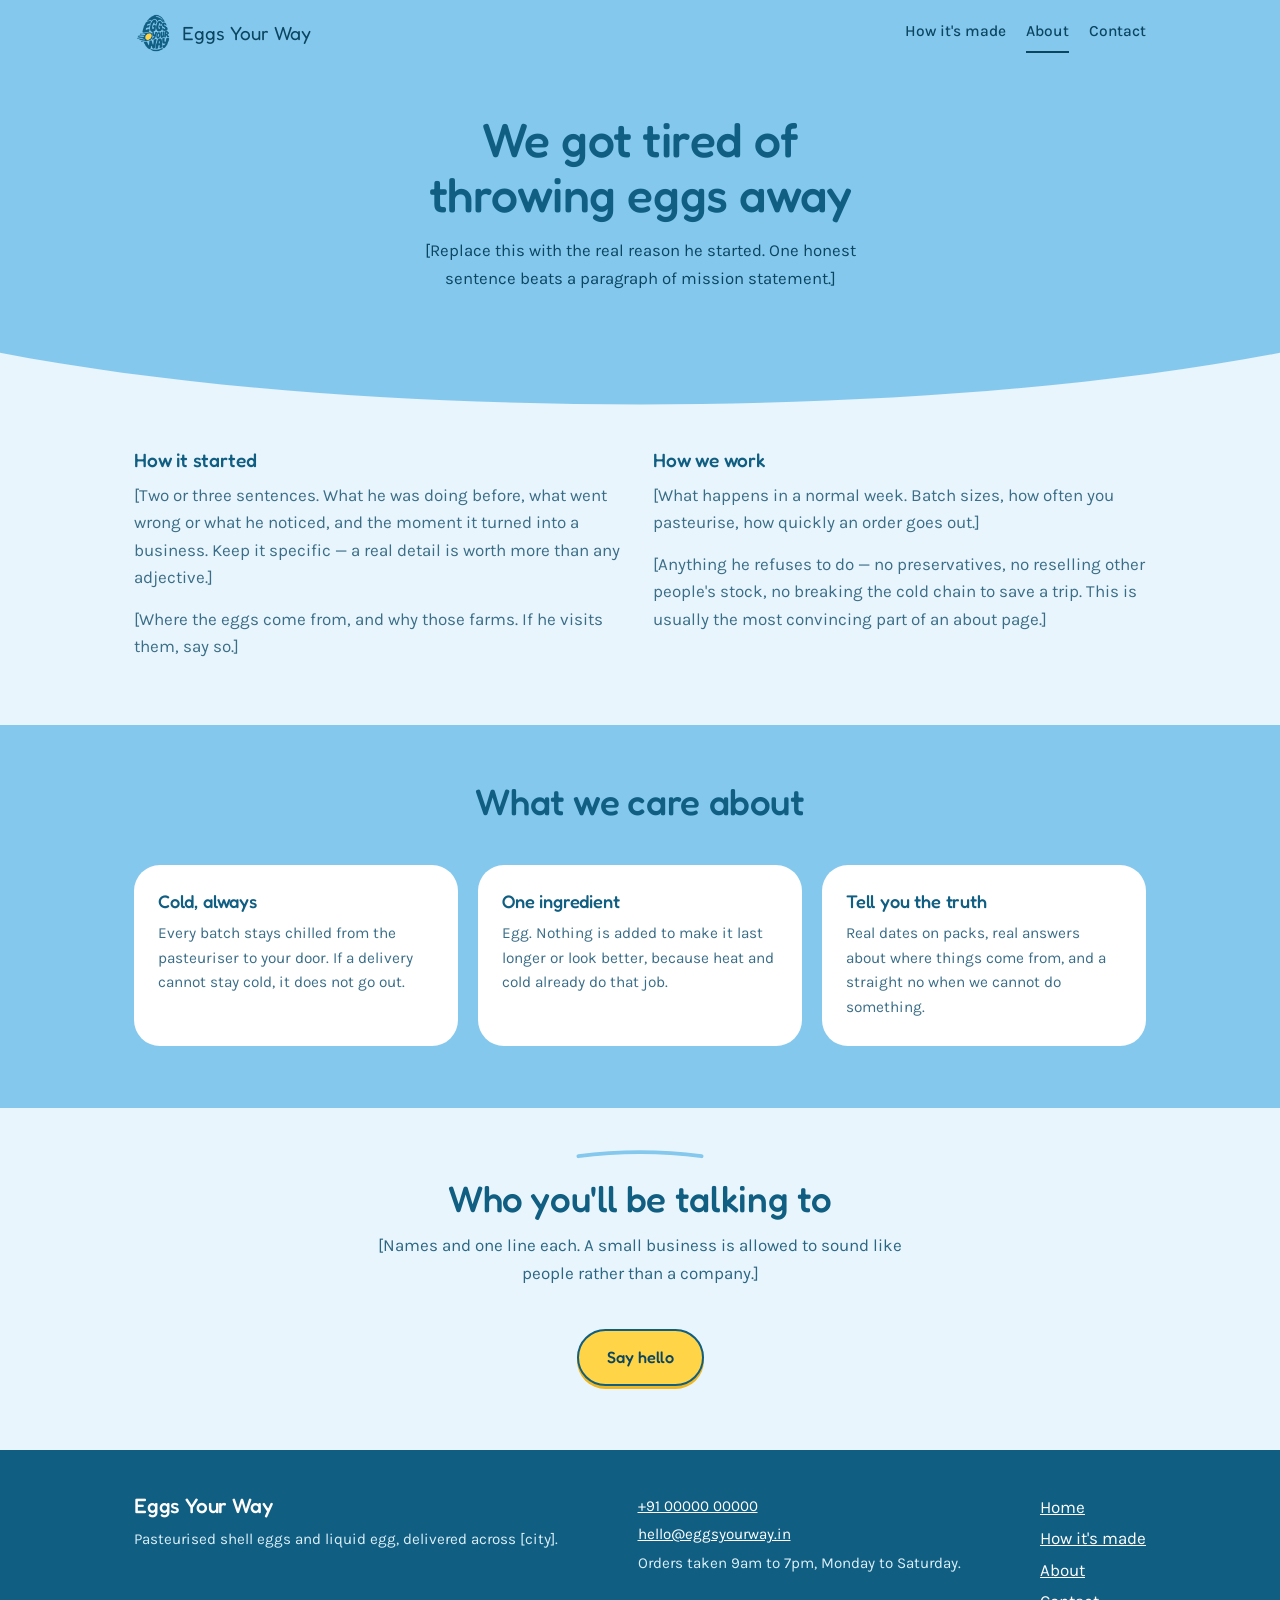
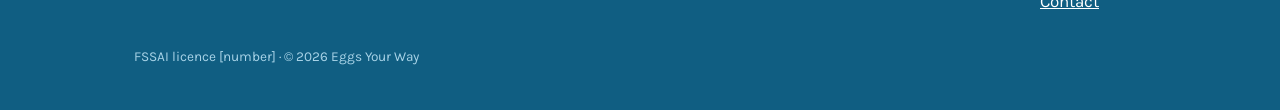
==== about.html @ 67f15cf7 "Add Eggs Your Way static site Initial site: home, process, about, and contact pages plus a build scr" ====
<!DOCTYPE html>
<html lang="en">
<head>
<meta charset="utf-8">
<meta name="viewport" content="width=device-width, initial-scale=1">
<title>About — Eggs Your Way</title>
<meta name="description" content="Who we are, where the eggs come from, and how we work.">
<link rel="icon" href="favicon.png">
<meta property="og:title" content="About — Eggs Your Way">
<meta property="og:description" content="Who we are, where the eggs come from, and how we work.">
<meta property="og:image" content="logo.png">
<link rel="preconnect" href="https://fonts.googleapis.com">
<link rel="preconnect" href="https://fonts.gstatic.com" crossorigin>
<link href="https://fonts.googleapis.com/css2?family=Fredoka:wght@400;500;600&family=Karla:ital,wght@0,400;0,500;0,600;1,400&display=swap" rel="stylesheet">
<link rel="stylesheet" href="style.css">
</head>
<body>

<header class="bar">
  <div class="wrap bar-in">
    <a class="mark" href="index.html">
      <img src="logo.png" alt="Eggs Your Way">
      <span>Eggs Your Way</span>
    </a>
    <nav>
      <a href="process.html">How it's made</a>
      <a href="about.html" aria-current="page">About</a>
      <a href="contact.html">Contact</a>
    </nav>
  </div>
</header>

<main>

  <div class="sky-panel page-head">
    <div class="wrap">
      <h1>We got tired of throwing eggs away</h1>
      <p>[Replace this with the real reason he started. One honest sentence beats a paragraph of mission statement.]</p>
    </div>
    <svg class="curve" viewBox="0 0 1440 100" preserveAspectRatio="none" aria-hidden="true">
      <path d="M0 26 C400 112 1040 112 1440 26 L1440 100 L0 100 Z" fill="#E9F5FC"/>
    </svg>
  </div>

  <section>
    <div class="wrap">
      <div class="duo">
        <div class="prose">
          <h3>How it started</h3>
          <p>[Two or three sentences. What he was doing before, what went wrong or what he noticed, and the moment it turned into a business. Keep it specific &mdash; a real detail is worth more than any adjective.]</p>
          <p>[Where the eggs come from, and why those farms. If he visits them, say so.]</p>
        </div>
        <div class="prose">
          <h3>How we work</h3>
          <p>[What happens in a normal week. Batch sizes, how often you pasteurise, how quickly an order goes out.]</p>
          <p>[Anything he refuses to do &mdash; no preservatives, no reselling other people's stock, no breaking the cold chain to save a trip. This is usually the most convincing part of an about page.]</p>
        </div>
      </div>
    </div>
  </section>

  <section class="on-sky">
    <div class="wrap">
      <div class="head"><h2>What we care about</h2></div>
      <div class="trio">
        <div class="card">
          <h3>Cold, always</h3>
          <p>Every batch stays chilled from the pasteuriser to your door. If a delivery cannot stay cold, it does not go out.</p>
        </div>
        <div class="card">
          <h3>One ingredient</h3>
          <p>Egg. Nothing is added to make it last longer or look better, because heat and cold already do that job.</p>
        </div>
        <div class="card">
          <h3>Tell you the truth</h3>
          <p>Real dates on packs, real answers about where things come from, and a straight no when we cannot do something.</p>
        </div>
      </div>
    </div>
  </section>

  <section>
    <div class="wrap">
      <div class="head">
        <svg class="arc" viewBox="0 0 240 16" aria-hidden="true"><path d="M8 12 Q120 -3 232 12" fill="none" stroke="currentColor" stroke-width="7" stroke-linecap="round"/></svg>
        <h2>Who you'll be talking to</h2>
        <p>[Names and one line each. A small business is allowed to sound like people rather than a company.]</p>
      </div>
      <div style="text-align:center">
        <a class="btn btn-yolk" href="contact.html">Say hello</a>
      </div>
    </div>
  </section>
</main>

<footer>
  <div class="wrap foot-in">
    <div>
      <h3>Eggs Your Way</h3>
      <p>Pasteurised shell eggs and liquid egg, delivered across [city].</p>
    </div>
    <div>
      <p><a href="https://wa.me/910000000000">+91 00000 00000</a></p>
      <p><a href="mailto:hello@eggsyourway.in">hello@eggsyourway.in</a></p>
      <p>Orders taken 9am to 7pm, Monday to Saturday.</p>
    </div>
    <nav>
      <a href="index.html">Home</a>
      <a href="process.html">How it's made</a>
      <a href="about.html">About</a>
      <a href="contact.html">Contact</a>
    </nav>
  </div>
  <div class="wrap"><p class="foot-note">FSSAI licence [number] &middot; &copy; <span id="yr">2026</span> Eggs Your Way</p></div>
</footer>
<script>document.getElementById('yr').textContent=new Date().getFullYear();</script>

</body>
</html>
---- style.css ----
/* Eggs Your Way — shared styles.
   Colours sampled from the logo. Change them here, they change everywhere. */

:root{
  --sky:#84C8EE;
  --sky-pale:#E9F5FC;
  --sky-mid:#C4E4F6;
  --teal:#105E82;
  --ink:#0B4560;
  --body-ink:#3a6d87;
  --yolk:#FFD447;
  --yolk-deep:#F0B71E;
  --shell:#FFFFFF;
  --wrap:1060px;
  --display:"Fredoka","Trebuchet MS",system-ui,sans-serif;
  --body:"Karla","Helvetica Neue",Arial,sans-serif;
}

*,*::before,*::after{box-sizing:border-box;}
html{scroll-behavior:smooth;}
body{
  margin:0;background:var(--sky-pale);color:var(--ink);
  font-family:var(--body);font-size:17px;line-height:1.62;
  -webkit-font-smoothing:antialiased;
}
h1,h2,h3{font-family:var(--display);font-weight:500;line-height:1.14;letter-spacing:-.01em;margin:0;}
p{margin:0;}
a{color:inherit;}
img,svg{display:block;max-width:100%;}
:focus-visible{outline:3px solid var(--teal);outline-offset:3px;border-radius:4px;}
.wrap{width:100%;max-width:var(--wrap);margin:0 auto;padding:0 24px;}

/* ---------- top bar ---------- */
.bar{position:sticky;top:0;z-index:20;background:var(--sky);}
.bar-in{display:flex;align-items:center;gap:20px;height:66px;}
.mark{display:flex;align-items:center;gap:10px;text-decoration:none;margin-right:auto;}
.mark img{width:38px;height:38px;object-fit:contain;}
.mark span{font-family:var(--display);font-size:19px;color:var(--ink);}
.bar nav{display:flex;gap:20px;align-items:center;}
.bar nav a{
  font-size:15.5px;font-weight:500;color:var(--ink);text-decoration:none;
  padding:6px 0;border-bottom:2px solid transparent;white-space:nowrap;
}
.bar nav a:hover{border-bottom-color:var(--ink);}
.bar nav a[aria-current="page"]{border-bottom-color:var(--ink);}
@media (max-width:700px){
  .bar-in{height:60px;gap:12px;}
  .mark span{display:none;}
  .bar nav{gap:15px;}
  .bar nav a{font-size:14.5px;}
}

/* ---------- sky panels ---------- */
.sky-panel{background:var(--sky);position:relative;text-align:center;}
.curve{width:100%;height:80px;}
@media (max-width:640px){.curve{height:48px;}}

/* home hero */
.hero{padding:28px 0 0;}
.hero-logo{width:min(300px,62vw);margin:0 auto 22px;animation:settle .7s cubic-bezier(.2,.9,.3,1) both;}
.hero h1{font-size:clamp(2.1rem,6.2vw,3.5rem);color:var(--teal);max-width:15ch;margin:0 auto;
  animation:rise .7s .18s cubic-bezier(.2,.9,.3,1) both;}
.hero .sub{margin:20px auto 0;max-width:44ch;font-size:1.05rem;color:var(--ink);
  animation:rise .7s .3s cubic-bezier(.2,.9,.3,1) both;}
.hero-cta{display:flex;gap:14px;justify-content:center;flex-wrap:wrap;margin:30px 0 0;
  animation:rise .7s .42s cubic-bezier(.2,.9,.3,1) both;}
.hero .curve{margin-top:44px;}
@media (max-width:640px){.hero .curve{margin-top:32px;}}

/* inner-page header */
.page-head{padding:46px 0 0;}
.page-head h1{font-size:clamp(1.9rem,5.4vw,3rem);color:var(--teal);max-width:18ch;margin:0 auto;}
.page-head p{margin:16px auto 0;max-width:46ch;font-size:1.05rem;color:var(--ink);}
.page-head .curve{margin-top:40px;}

@keyframes settle{from{opacity:0;transform:scale(.9) translateY(-8px);}to{opacity:1;transform:none;}}
@keyframes rise{from{opacity:0;transform:translateY(14px);}to{opacity:1;transform:none;}}

/* ---------- buttons ---------- */
.btn{
  display:inline-block;font-family:var(--display);font-size:1.02rem;font-weight:500;
  padding:13px 28px;border-radius:999px;text-decoration:none;border:2px solid var(--teal);
  cursor:pointer;transition:transform .16s ease,background-color .16s ease;
}
.btn-yolk{background:var(--yolk);color:var(--ink);box-shadow:0 3px 0 var(--yolk-deep);}
.btn-yolk:hover{background:#ffdd6b;transform:translateY(-2px);}
.btn-plain{background:transparent;color:var(--ink);border-color:var(--ink);}
.btn-plain:hover{background:rgba(255,255,255,.45);}

/* ---------- sections ---------- */
section{padding:38px 0 64px;scroll-margin-top:84px;}
.head{text-align:center;max-width:54ch;margin:0 auto 42px;}
.head h2{font-size:clamp(1.6rem,3.8vw,2.3rem);color:var(--teal);}
.head p{margin-top:12px;color:#2a6683;}
.arc{width:132px;height:16px;color:var(--sky);margin:0 auto 16px;}
.on-sky{background:var(--sky);padding:56px 0 62px;}
.on-sky .head h2{color:var(--teal);}
.on-sky .head p{color:var(--ink);}

/* ---------- product row ---------- */
.range{display:grid;grid-template-columns:repeat(4,1fr);gap:18px;}
@media (max-width:880px){.range{grid-template-columns:repeat(2,1fr);}}
@media (max-width:460px){.range{grid-template-columns:1fr;}}
.egg-card{
  background:var(--shell);border:2px solid var(--sky-mid);
  border-radius:110px 110px 22px 22px;padding:26px 20px 24px;text-align:center;
}
.egg-card svg{width:78px;height:78px;margin:0 auto 14px;}
.egg-card h3{font-size:1.16rem;color:var(--teal);}
.egg-card p{font-size:.94rem;margin-top:9px;color:var(--body-ink);line-height:1.55;}

/* ---------- plain card grid ---------- */
.trio{display:grid;grid-template-columns:repeat(3,1fr);gap:20px;}
@media (max-width:820px){.trio{grid-template-columns:1fr;}}
.card{background:var(--shell);border-radius:26px;padding:26px 24px;}
.card h3{font-size:1.14rem;color:var(--teal);margin-bottom:9px;}
.card p{font-size:.96rem;color:var(--body-ink);}
.card p + p{margin-top:10px;}

/* ---------- converter ---------- */
.calc{
  background:var(--shell);border:2px solid var(--sky-mid);border-radius:32px;
  padding:34px 30px;display:grid;grid-template-columns:1fr 1fr;gap:34px;align-items:center;
}
@media (max-width:760px){.calc{grid-template-columns:1fr;gap:26px;padding:28px 22px;}}
.calc label{display:block;font-size:.92rem;font-weight:600;margin-bottom:8px;color:#2a6683;}
.stepper{display:flex;align-items:center;gap:12px;}
.stepper button{
  width:44px;height:44px;border-radius:50%;border:2px solid var(--teal);
  background:var(--sky-pale);color:var(--teal);font-size:1.5rem;line-height:1;
  font-family:var(--display);cursor:pointer;transition:background-color .15s ease;
}
.stepper button:hover{background:var(--sky-mid);}
.stepper input{
  width:74px;height:46px;text-align:center;font-family:var(--display);font-size:1.35rem;
  color:var(--ink);border:2px solid var(--sky-mid);border-radius:14px;background:#fff;
  -moz-appearance:textfield;appearance:textfield;
}
.stepper input::-webkit-outer-spin-button,
.stepper input::-webkit-inner-spin-button{-webkit-appearance:none;margin:0;}
.calc select{
  width:100%;padding:12px 14px;font-family:var(--body);font-size:1rem;color:var(--ink);
  border:2px solid var(--sky-mid);border-radius:14px;background:#fff;
}
.readout{text-align:center;}
.readout .amount{font-family:var(--display);font-size:clamp(2.4rem,7vw,3.4rem);
  color:var(--teal);line-height:1;display:inline-block;}
.readout .amount.pop{animation:pop .34s cubic-bezier(.3,1.4,.5,1);}
@keyframes pop{0%{transform:scale(.86);}60%{transform:scale(1.06);}100%{transform:scale(1);}}
.readout .caption{font-size:.95rem;color:var(--body-ink);margin-top:10px;}
.macros{display:flex;gap:10px;justify-content:center;margin-top:18px;flex-wrap:wrap;}
.macros span{background:var(--sky-pale);border-radius:999px;padding:6px 15px;
  font-size:.9rem;font-weight:600;color:var(--ink);}
.dots{display:flex;flex-wrap:wrap;gap:7px;justify-content:center;margin-top:16px;min-height:22px;}
.dots i{width:15px;height:20px;background:var(--yolk);
  border-radius:50% 50% 50% 50%/62% 62% 38% 38%;display:block;}
.footnote{text-align:center;font-size:.88rem;color:#4c7d95;margin-top:18px;}

/* ---------- made for ---------- */
.for-grid{display:grid;grid-template-columns:repeat(4,1fr);gap:16px;}
@media (max-width:880px){.for-grid{grid-template-columns:repeat(2,1fr);}}
@media (max-width:440px){.for-grid{grid-template-columns:1fr;}}
.for-item{text-align:center;padding:8px 6px;}
.for-item .blob{
  width:56px;height:66px;margin:0 auto 14px;background:var(--yolk);
  border-radius:50% 50% 50% 50%/62% 62% 38% 38%;display:grid;place-items:center;
}
.for-item .blob svg{width:27px;height:27px;color:var(--teal);}
.for-item h3{font-size:1.05rem;color:var(--teal);}
.for-item p{font-size:.9rem;color:var(--body-ink);margin-top:6px;}

/* ---------- temperature scale (process page) ---------- */
.temp{max-width:640px;margin:0 auto;}
.temp-bar{position:relative;height:20px;border-radius:999px;margin:96px 0 8px;
  background:linear-gradient(90deg,var(--sky-mid),var(--yolk) 62%,#EE8C5B);}
.pin{position:absolute;bottom:100%;transform:translateX(-50%);text-align:center;
  width:132px;padding-bottom:30px;}
.pin b{display:block;font-family:var(--display);font-size:1.28rem;color:var(--teal);}
.pin em{display:block;font-style:normal;font-size:.8rem;line-height:1.35;color:var(--body-ink);}
.pin::after{content:"";position:absolute;left:50%;bottom:2px;width:3px;height:26px;
  background:var(--teal);transform:translateX(-50%);border-radius:2px;}
.temp-scale{display:flex;justify-content:space-between;font-size:.82rem;color:#4c7d95;}
@media (max-width:560px){
  .temp-bar{margin-top:112px;}
  .pin{width:100px;padding-bottom:26px;}
  .pin b{font-size:1.05rem;}
  .pin em{font-size:.72rem;}
  .pin::after{height:22px;}
}

/* ---------- steps (process page) ---------- */
.steps{display:grid;gap:18px;}
.step{display:grid;grid-template-columns:64px 1fr;gap:20px;align-items:start;
  background:var(--shell);border-radius:26px;padding:22px 24px;}
.step .n{
  width:52px;height:62px;background:var(--yolk);border-radius:50% 50% 50% 50%/62% 62% 38% 38%;
  display:grid;place-items:center;font-family:var(--display);font-size:1.3rem;color:var(--ink);
}
.step h3{font-size:1.12rem;color:var(--teal);margin-bottom:7px;}
.step p{font-size:.96rem;color:var(--body-ink);}
@media (max-width:520px){
  .step{grid-template-columns:1fr;gap:12px;padding:20px;}
}

/* ---------- two-column prose (about) ---------- */
.duo{display:grid;grid-template-columns:1fr 1fr;gap:26px;align-items:start;}
@media (max-width:760px){.duo{grid-template-columns:1fr;}}
.prose p{color:var(--body-ink);}
.prose p + p{margin-top:14px;}
.prose h3{font-size:1.2rem;color:var(--teal);margin-bottom:10px;}

/* ---------- shelf-life comparison ---------- */
.bars{max-width:620px;margin:0 auto;display:grid;gap:16px;}
.bar-row{display:grid;grid-template-columns:1fr;gap:6px;}
.bar-row .lab{display:flex;justify-content:space-between;font-size:.94rem;color:var(--ink);
  font-weight:600;gap:12px;}
.bar-track{height:26px;background:var(--sky-pale);border-radius:999px;overflow:hidden;
  border:2px solid var(--sky-mid);}
.bar-fill{height:100%;background:var(--sky-mid);border-radius:999px;}
.bar-fill.long{background:var(--yolk);}

/* ---------- contact form ---------- */
.form{background:var(--shell);border:2px solid var(--sky-mid);border-radius:32px;
  padding:32px 30px;max-width:620px;margin:0 auto;}
@media (max-width:560px){.form{padding:26px 20px;}}
.field{margin-bottom:18px;}
.field label{display:block;font-size:.92rem;font-weight:600;margin-bottom:7px;color:#2a6683;}
.field input,.field select,.field textarea{
  width:100%;padding:12px 14px;font-family:var(--body);font-size:1rem;color:var(--ink);
  border:2px solid var(--sky-mid);border-radius:14px;background:#fff;
}
.field textarea{min-height:104px;resize:vertical;}
.form .btn{width:100%;text-align:center;}
.contact-lines{display:grid;gap:8px;margin-top:26px;text-align:center;font-size:1rem;}
.contact-lines a{font-weight:600;}

/* ---------- footer ---------- */
footer{background:var(--teal);color:#dcf0fa;padding:44px 0 38px;}
.foot-in{display:flex;flex-wrap:wrap;gap:26px;align-items:flex-start;justify-content:space-between;}
footer h3{font-family:var(--display);font-size:1.3rem;color:#fff;margin-bottom:10px;}
footer a{color:#fff;}
footer p{font-size:.95rem;margin-bottom:4px;}
footer nav{display:grid;gap:4px;}
.foot-note{margin-top:30px;font-size:.85rem;color:#a9d4e8;}

@media (prefers-reduced-motion:reduce){
  html{scroll-behavior:auto;}
  *,*::before,*::after{animation-duration:.01ms !important;animation-iteration-count:1 !important;
    transition-duration:.01ms !important;}
}
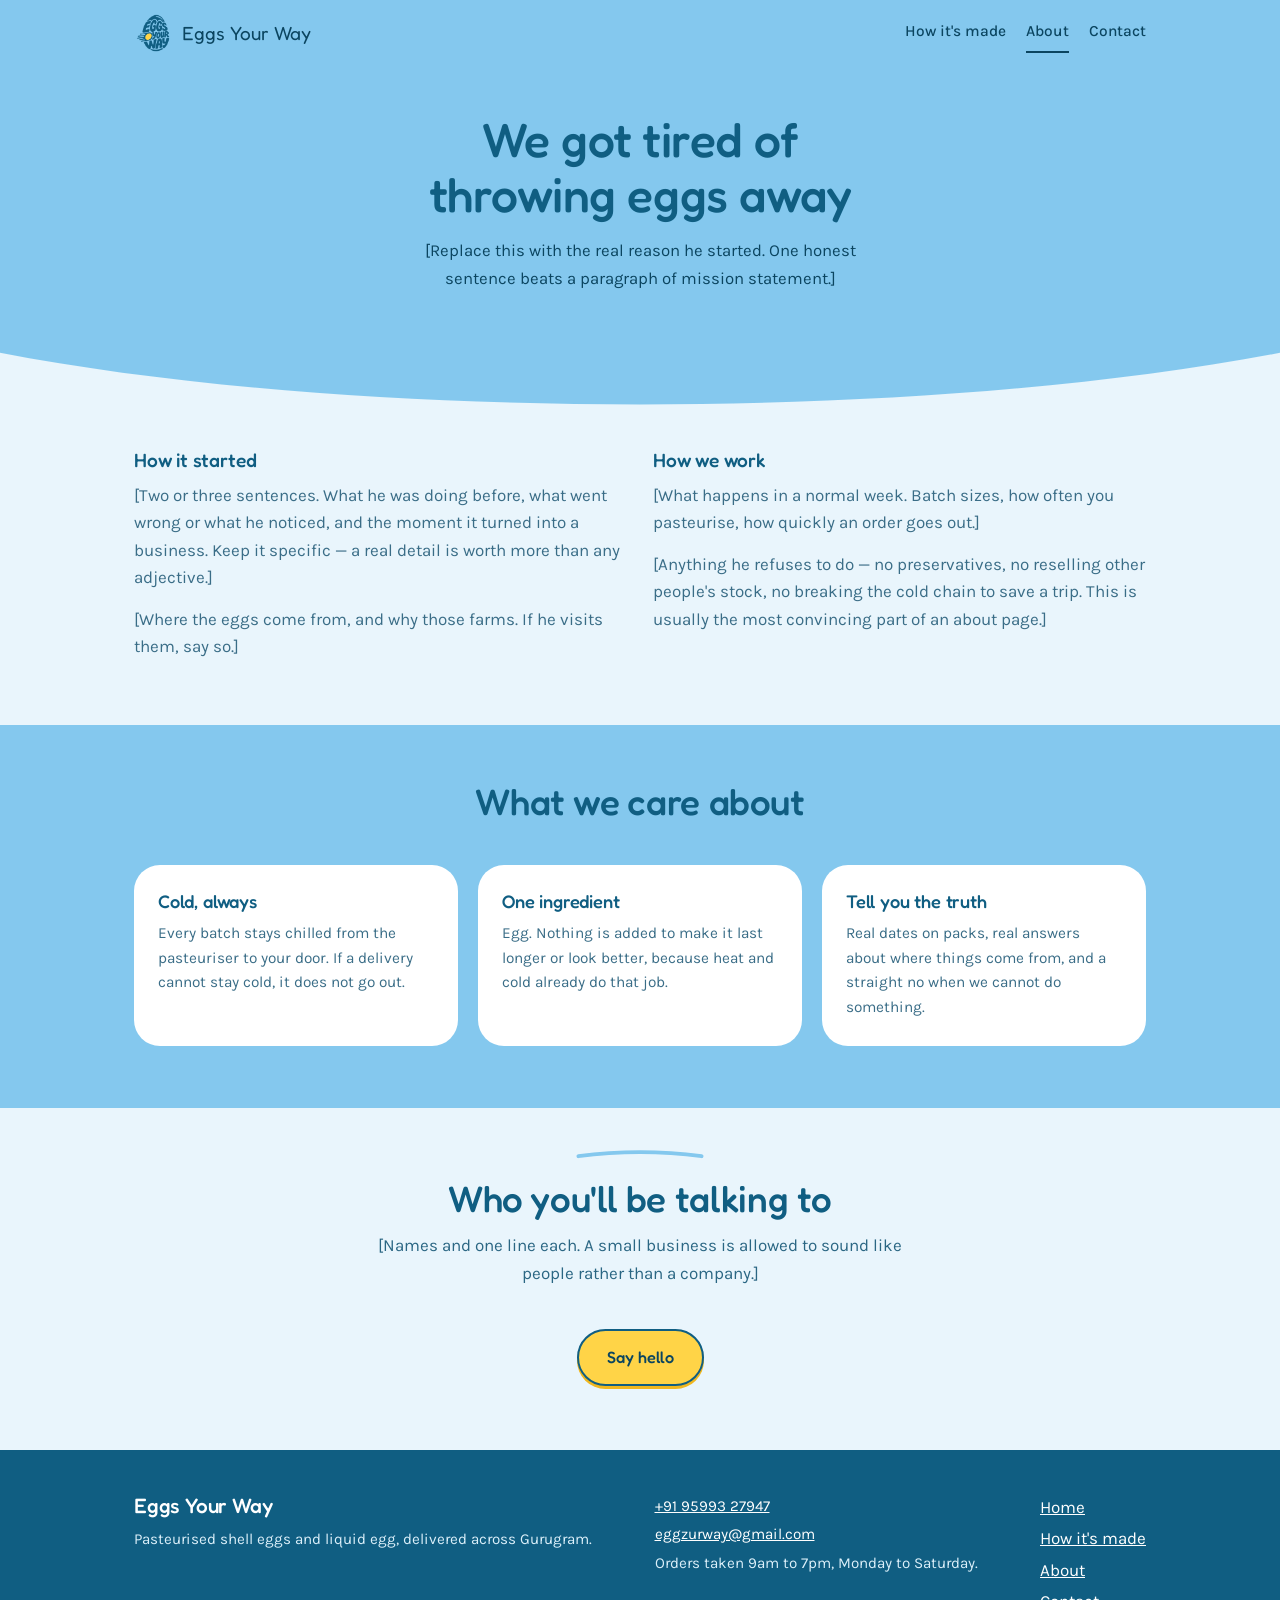
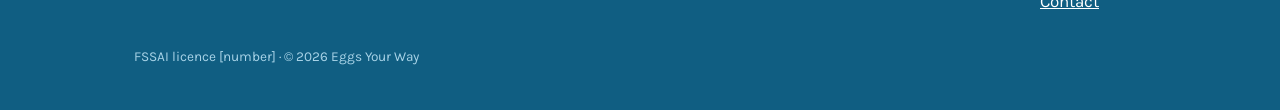
==== commit c7f0c58b: "Fill in real contact details Phone/WhatsApp +91 95993 27947, email eggzurway@gmail.com, and Gurugram" ====
--- a/about.html
+++ b/about.html
@@ -3,10 +3,10 @@
 <head>
 <meta charset="utf-8">
 <meta name="viewport" content="width=device-width, initial-scale=1">
-<title>About — Eggs Your Way</title>
+<title>About � Eggs Your Way</title>
 <meta name="description" content="Who we are, where the eggs come from, and how we work.">
 <link rel="icon" href="favicon.png">
-<meta property="og:title" content="About — Eggs Your Way">
+<meta property="og:title" content="About � Eggs Your Way">
 <meta property="og:description" content="Who we are, where the eggs come from, and how we work.">
 <meta property="og:image" content="logo.png">
 <link rel="preconnect" href="https://fonts.googleapis.com">
@@ -97,11 +97,11 @@
   <div class="wrap foot-in">
     <div>
       <h3>Eggs Your Way</h3>
-      <p>Pasteurised shell eggs and liquid egg, delivered across [city].</p>
+      <p>Pasteurised shell eggs and liquid egg, delivered across Gurugram.</p>
     </div>
     <div>
-      <p><a href="https://wa.me/910000000000">+91 00000 00000</a></p>
-      <p><a href="mailto:hello@eggsyourway.in">hello@eggsyourway.in</a></p>
+      <p><a href="https://wa.me/919599327947">+91 95993 27947</a></p>
+      <p><a href="mailto:eggzurway@gmail.com">eggzurway@gmail.com</a></p>
       <p>Orders taken 9am to 7pm, Monday to Saturday.</p>
     </div>
     <nav>
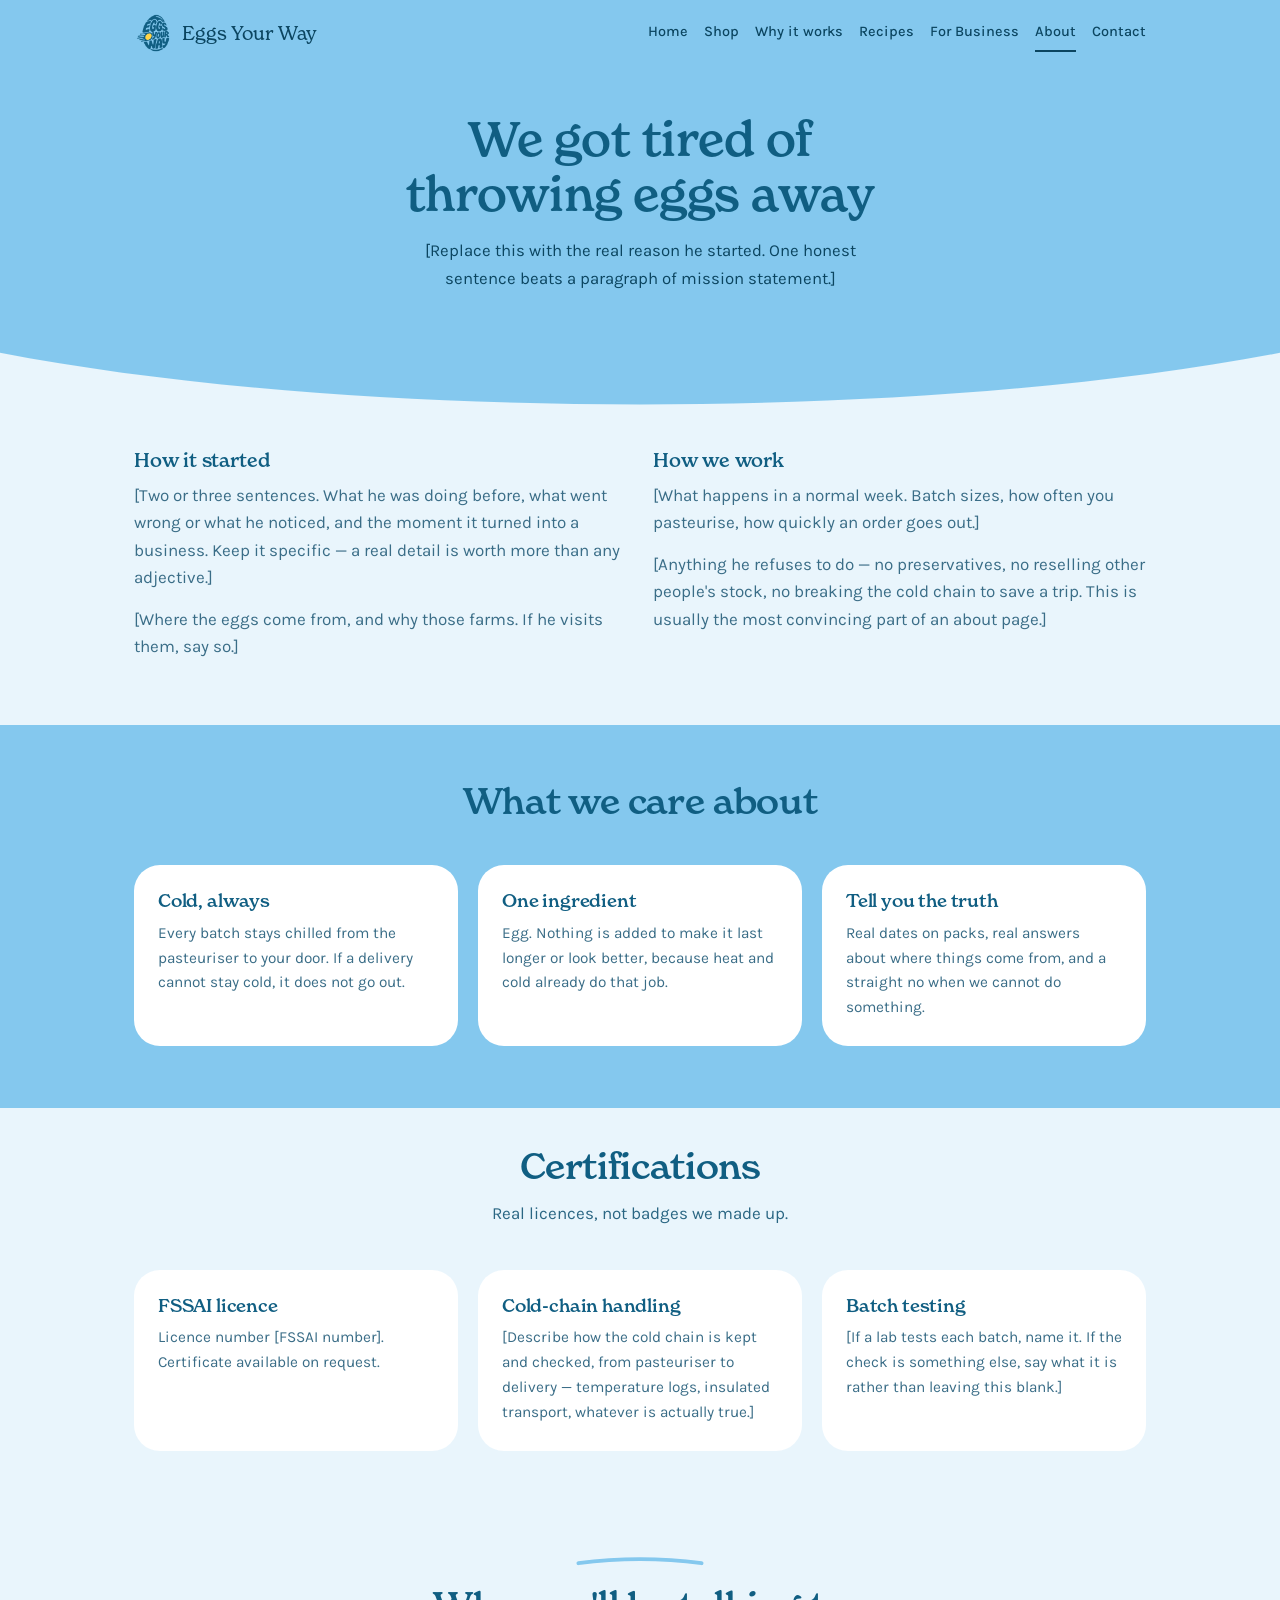
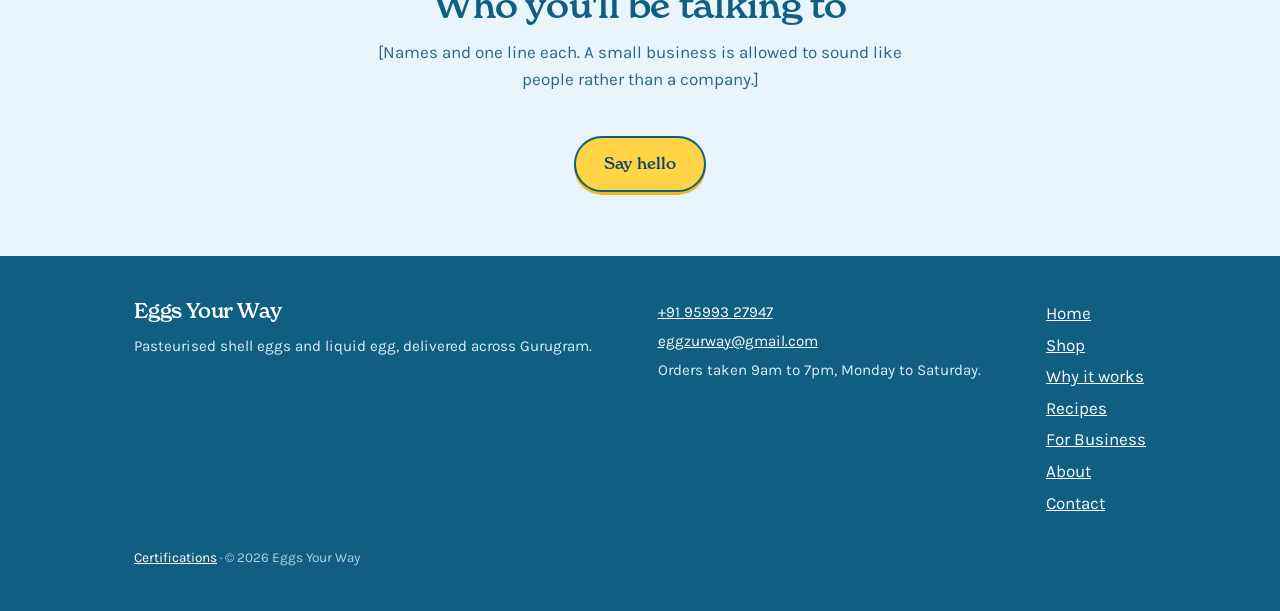
==== commit 68bcb16a: "Rebuild nav around Shop/Recipes/For Business, add Reviews and Certifications Expands the nav on ever" ====
--- a/about.html
+++ b/about.html
@@ -3,15 +3,15 @@
 <head>
 <meta charset="utf-8">
 <meta name="viewport" content="width=device-width, initial-scale=1">
-<title>About � Eggs Your Way</title>
+<title>About — Eggs Your Way</title>
 <meta name="description" content="Who we are, where the eggs come from, and how we work.">
 <link rel="icon" href="favicon.png">
-<meta property="og:title" content="About � Eggs Your Way">
+<meta property="og:title" content="About — Eggs Your Way">
 <meta property="og:description" content="Who we are, where the eggs come from, and how we work.">
 <meta property="og:image" content="logo.png">
 <link rel="preconnect" href="https://fonts.googleapis.com">
 <link rel="preconnect" href="https://fonts.gstatic.com" crossorigin>
-<link href="https://fonts.googleapis.com/css2?family=Fredoka:wght@400;500;600&family=Karla:ital,wght@0,400;0,500;0,600;1,400&display=swap" rel="stylesheet">
+<link href="https://fonts.googleapis.com/css2?family=Karla:ital,wght@0,400;0,500;0,600;1,400&display=swap" rel="stylesheet">
 <link rel="stylesheet" href="style.css">
 </head>
 <body>
@@ -23,7 +23,11 @@
       <span>Eggs Your Way</span>
     </a>
     <nav>
-      <a href="process.html">How it's made</a>
+      <a href="index.html">Home</a>
+      <a href="shop.html">Shop</a>
+      <a href="why-it-works.html">Why it works</a>
+      <a href="recipes.html">Recipes</a>
+      <a href="business.html">For Business</a>
       <a href="about.html" aria-current="page">About</a>
       <a href="contact.html">Contact</a>
     </nav>
@@ -79,6 +83,26 @@
     </div>
   </section>
 
+  <section id="certifications">
+    <div class="wrap">
+      <div class="head"><h2>Certifications</h2><p>Real licences, not badges we made up.</p></div>
+      <div class="trio">
+        <div class="card">
+          <h3>FSSAI licence</h3>
+          <p>Licence number [FSSAI number]. Certificate available on request.</p>
+        </div>
+        <div class="card">
+          <h3>Cold-chain handling</h3>
+          <p>[Describe how the cold chain is kept and checked, from pasteuriser to delivery &mdash; temperature logs, insulated transport, whatever is actually true.]</p>
+        </div>
+        <div class="card">
+          <h3>Batch testing</h3>
+          <p>[If a lab tests each batch, name it. If the check is something else, say what it is rather than leaving this blank.]</p>
+        </div>
+      </div>
+    </div>
+  </section>
+
   <section>
     <div class="wrap">
       <div class="head">
@@ -106,12 +130,15 @@
     </div>
     <nav>
       <a href="index.html">Home</a>
-      <a href="process.html">How it's made</a>
+      <a href="shop.html">Shop</a>
+      <a href="why-it-works.html">Why it works</a>
+      <a href="recipes.html">Recipes</a>
+      <a href="business.html">For Business</a>
       <a href="about.html">About</a>
       <a href="contact.html">Contact</a>
     </nav>
   </div>
-  <div class="wrap"><p class="foot-note">FSSAI licence [number] &middot; &copy; <span id="yr">2026</span> Eggs Your Way</p></div>
+  <div class="wrap"><p class="foot-note"><a href="about.html#certifications">Certifications</a> &middot; &copy; <span id="yr">2026</span> Eggs Your Way</p></div>
 </footer>
 <script>document.getElementById('yr').textContent=new Date().getFullYear();</script>
 
--- a/style.css
+++ b/style.css
@@ -1,5 +1,21 @@
 /* Eggs Your Way — shared styles.
    Colours sampled from the logo. Change them here, they change everywhere. */
+
+@font-face{
+  font-family:"New Spirit";
+  src:url("fonts/NewSpirit-Regular.otf") format("opentype");
+  font-weight:400;font-style:normal;font-display:swap;
+}
+@font-face{
+  font-family:"New Spirit";
+  src:url("fonts/NewSpirit-Medium.otf") format("opentype");
+  font-weight:500;font-style:normal;font-display:swap;
+}
+@font-face{
+  font-family:"New Spirit";
+  src:url("fonts/NewSpirit-SemiBold.otf") format("opentype");
+  font-weight:600;font-style:normal;font-display:swap;
+}
 
 :root{
   --sky:#84C8EE;
@@ -12,7 +28,7 @@
   --yolk-deep:#F0B71E;
   --shell:#FFFFFF;
   --wrap:1060px;
-  --display:"Fredoka","Trebuchet MS",system-ui,sans-serif;
+  --display:"New Spirit","Trebuchet MS",system-ui,sans-serif;
   --body:"Karla","Helvetica Neue",Arial,sans-serif;
 }
 
@@ -36,18 +52,19 @@
 .mark{display:flex;align-items:center;gap:10px;text-decoration:none;margin-right:auto;}
 .mark img{width:38px;height:38px;object-fit:contain;}
 .mark span{font-family:var(--display);font-size:19px;color:var(--ink);}
-.bar nav{display:flex;gap:20px;align-items:center;}
+.bar nav{display:flex;gap:16px;align-items:center;overflow-x:auto;scrollbar-width:none;}
+.bar nav::-webkit-scrollbar{display:none;}
 .bar nav a{
-  font-size:15.5px;font-weight:500;color:var(--ink);text-decoration:none;
-  padding:6px 0;border-bottom:2px solid transparent;white-space:nowrap;
+  font-size:14.5px;font-weight:500;color:var(--ink);text-decoration:none;
+  padding:6px 0;border-bottom:2px solid transparent;white-space:nowrap;flex-shrink:0;
 }
 .bar nav a:hover{border-bottom-color:var(--ink);}
 .bar nav a[aria-current="page"]{border-bottom-color:var(--ink);}
-@media (max-width:700px){
+@media (max-width:900px){
   .bar-in{height:60px;gap:12px;}
   .mark span{display:none;}
-  .bar nav{gap:15px;}
-  .bar nav a{font-size:14.5px;}
+  .bar nav{gap:13px;}
+  .bar nav a{font-size:14px;}
 }
 
 /* ---------- sky panels ---------- */
@@ -60,10 +77,8 @@
 .hero-logo{width:min(300px,62vw);margin:0 auto 22px;animation:settle .7s cubic-bezier(.2,.9,.3,1) both;}
 .hero h1{font-size:clamp(2.1rem,6.2vw,3.5rem);color:var(--teal);max-width:15ch;margin:0 auto;
   animation:rise .7s .18s cubic-bezier(.2,.9,.3,1) both;}
-.hero .sub{margin:20px auto 0;max-width:44ch;font-size:1.05rem;color:var(--ink);
+.hero-cta{display:flex;gap:14px;justify-content:center;flex-wrap:wrap;margin:30px 0 0;
   animation:rise .7s .3s cubic-bezier(.2,.9,.3,1) both;}
-.hero-cta{display:flex;gap:14px;justify-content:center;flex-wrap:wrap;margin:30px 0 0;
-  animation:rise .7s .42s cubic-bezier(.2,.9,.3,1) both;}
 .hero .curve{margin-top:44px;}
 @media (max-width:640px){.hero .curve{margin-top:32px;}}
 
@@ -108,6 +123,7 @@
 .egg-card svg{width:78px;height:78px;margin:0 auto 14px;}
 .egg-card h3{font-size:1.16rem;color:var(--teal);}
 .egg-card p{font-size:.94rem;margin-top:9px;color:var(--body-ink);line-height:1.55;}
+.egg-card .btn{margin-top:14px;}
 
 /* ---------- plain card grid ---------- */
 .trio{display:grid;grid-template-columns:repeat(3,1fr);gap:20px;}
@@ -116,6 +132,7 @@
 .card h3{font-size:1.14rem;color:var(--teal);margin-bottom:9px;}
 .card p{font-size:.96rem;color:var(--body-ink);}
 .card p + p{margin-top:10px;}
+.card .cite{font-size:.85rem;font-weight:600;color:var(--teal);}
 
 /* ---------- converter ---------- */
 .calc{
@@ -234,6 +251,70 @@
 .contact-lines{display:grid;gap:8px;margin-top:26px;text-align:center;font-size:1rem;}
 .contact-lines a{font-weight:600;}
 
+/* ---------- animated egg (home) ---------- */
+.egg-band{text-align:center;}
+.egg-anim{width:198px;height:180px;margin:0 auto;overflow:visible;}
+.egg-anim svg{width:100%;height:100%;overflow:visible;}
+.egg-caption{margin-top:16px;font-size:1rem;font-weight:500;color:var(--ink);}
+
+.egg-anim .bubble{fill:#FFEFA8;opacity:0;}
+.egg-anim .wave-group{transform:translate(136px,178px);}
+.egg-anim .yolk{transform-origin:136px 118px;}
+
+.egg-anim.in-view .wave-group{
+  animation:egg-fill 2.4s cubic-bezier(.33,.86,.4,1) .2s forwards;
+}
+.egg-anim.in-view .yolk{
+  animation:egg-bounce .9s ease-out 2.6s forwards;
+}
+.egg-anim.in-view .wave-back{
+  animation:wave-slide-left 3.2s linear .2s infinite;
+}
+.egg-anim.in-view .wave-front{
+  animation:wave-slide-right 2.4s linear .2s infinite;
+}
+.egg-anim.in-view .bubble:nth-of-type(1){animation:bubble-rise 1.5s .6s ease-out forwards;}
+.egg-anim.in-view .bubble:nth-of-type(2){animation:bubble-rise 1.4s 1.1s ease-out forwards;}
+.egg-anim.in-view .bubble:nth-of-type(3){animation:bubble-rise 1.6s 1.6s ease-out forwards;}
+.egg-anim.in-view .bubble:nth-of-type(4){animation:bubble-rise 1.3s 2.0s ease-out forwards;}
+
+@keyframes egg-fill{
+  0%{transform:translate(136px,178px);}
+  100%{transform:translate(136px,60px);}
+}
+@keyframes egg-bounce{
+  0%{transform:scale(1,1);}
+  35%{transform:scale(1.07,.9);}
+  65%{transform:scale(.96,1.05);}
+  100%{transform:scale(1,1);}
+}
+@keyframes wave-slide-left{
+  from{transform:translateX(0);}
+  to{transform:translateX(-40px);}
+}
+@keyframes wave-slide-right{
+  from{transform:translateX(0);}
+  to{transform:translateX(40px);}
+}
+@keyframes bubble-rise{
+  0%{opacity:0;transform:translateY(0);}
+  20%{opacity:.9;}
+  100%{opacity:0;transform:translateY(-58px);}
+}
+
+/* ---------- photo placeholder (process / shop pages) ---------- */
+.photo-slot{
+  margin-top:22px;border:2px dashed var(--sky-mid);border-radius:26px;
+  background:var(--sky-pale);padding:36px 24px;text-align:center;
+  display:flex;flex-direction:column;align-items:center;gap:8px;
+}
+.photo-slot svg{width:34px;height:34px;color:#84C8EE;}
+.photo-slot b{display:block;font-family:var(--display);font-size:1rem;color:var(--teal);}
+.photo-slot p{font-size:.9rem;color:#4c7d95;max-width:38ch;margin:2px auto 0;}
+.photo-slot.small{margin-top:0;margin-bottom:6px;padding:18px 12px;gap:6px;}
+.photo-slot.small svg{width:24px;height:24px;}
+.photo-slot.small p{font-size:.8rem;margin:0;}
+
 /* ---------- footer ---------- */
 footer{background:var(--teal);color:#dcf0fa;padding:44px 0 38px;}
 .foot-in{display:flex;flex-wrap:wrap;gap:26px;align-items:flex-start;justify-content:space-between;}
@@ -247,4 +328,8 @@
   html{scroll-behavior:auto;}
   *,*::before,*::after{animation-duration:.01ms !important;animation-iteration-count:1 !important;
     transition-duration:.01ms !important;}
-}
+  .egg-anim .wave-group{transform:translate(136px,60px) !important;animation:none !important;}
+  .egg-anim .wave-back,.egg-anim .wave-front{animation:none !important;transform:translateX(0) !important;}
+  .egg-anim .yolk{animation:none !important;transform:none !important;}
+  .egg-anim .bubble{animation:none !important;opacity:0 !important;}
+}
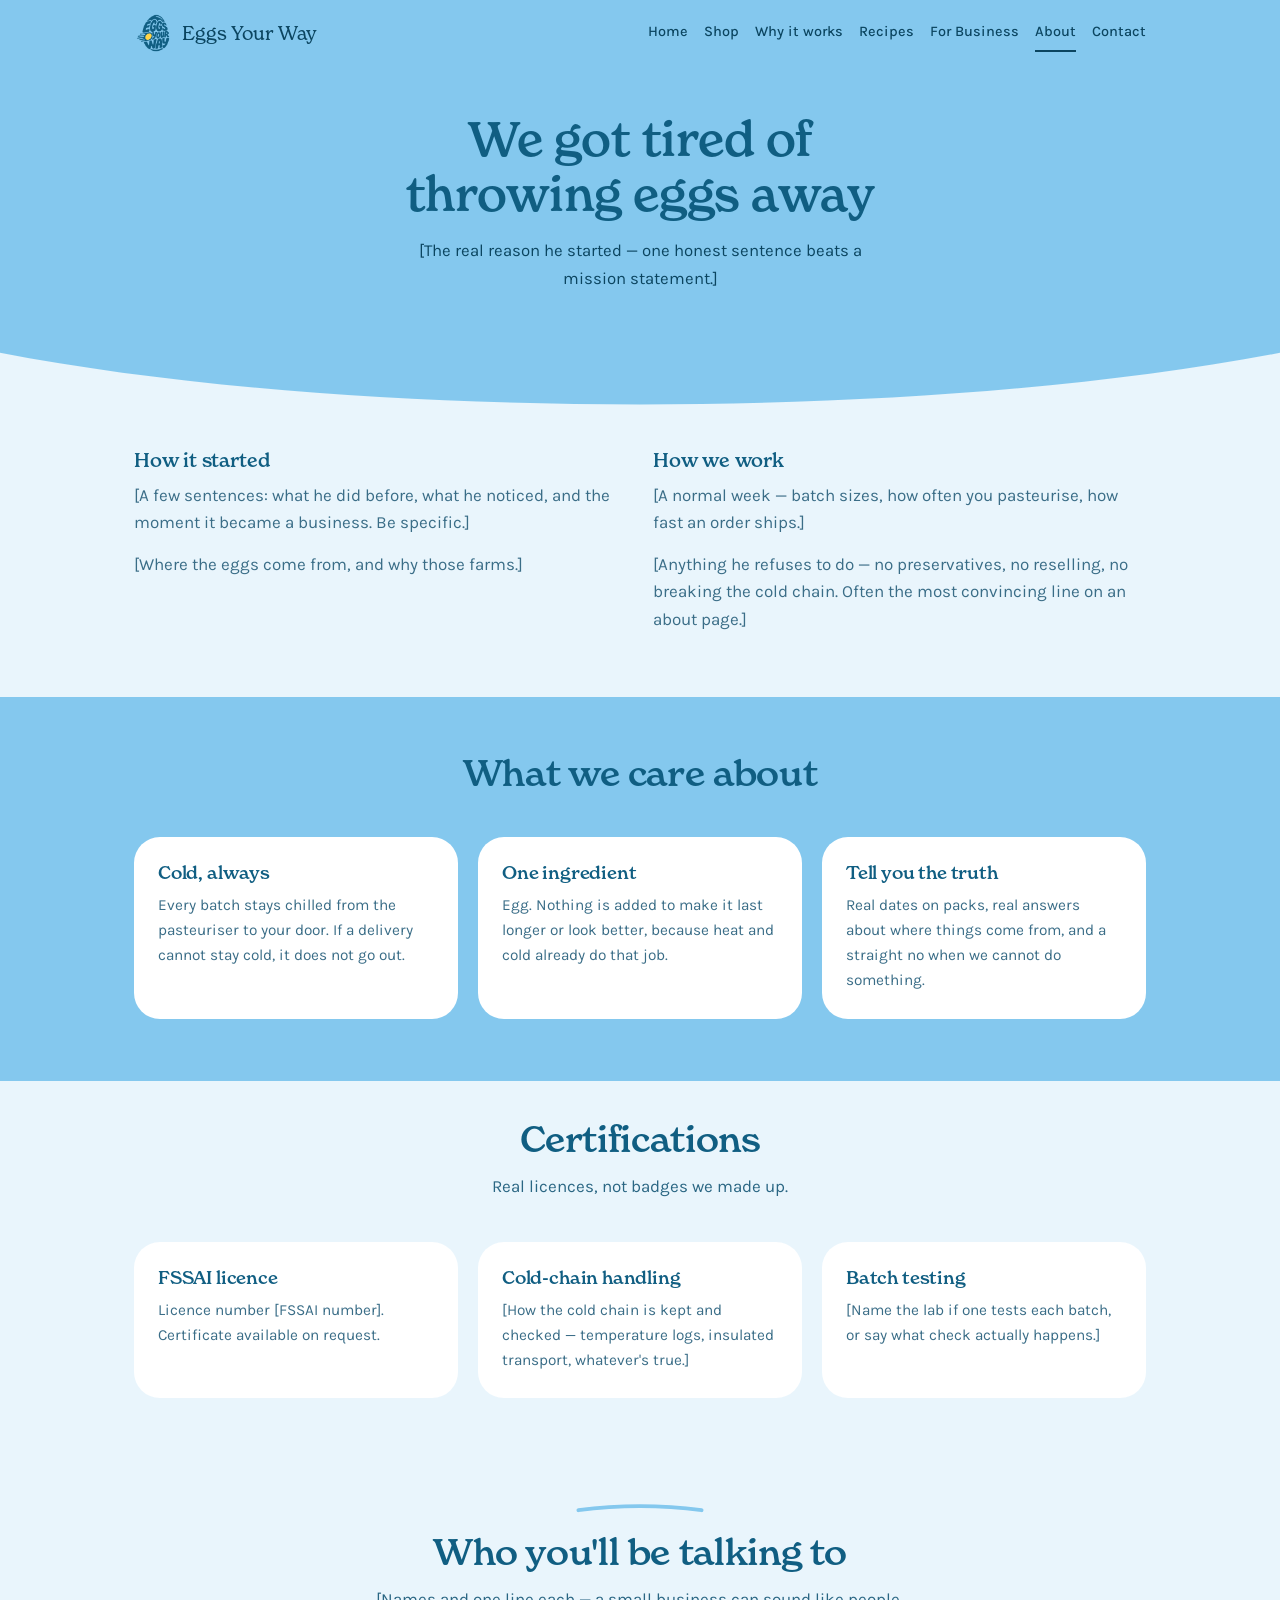
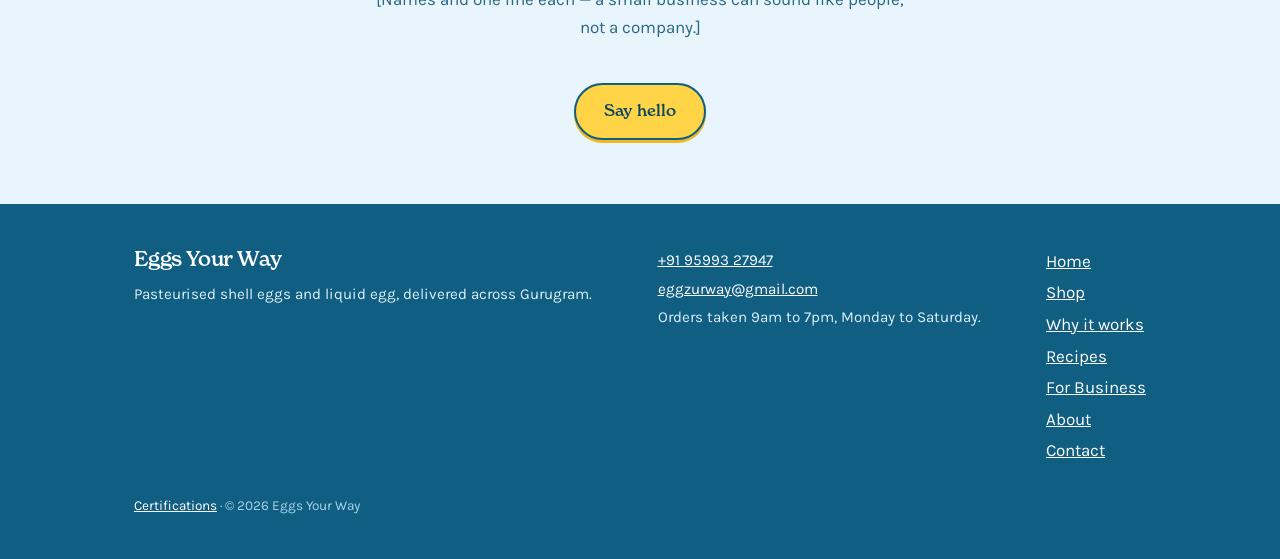
==== commit 53c26b46: "Trim verbose copy across the site Shortens the longer-winded paragraphs on home, why-it-works, and t" ====
--- a/about.html
+++ b/about.html
@@ -39,7 +39,7 @@
   <div class="sky-panel page-head">
     <div class="wrap">
       <h1>We got tired of throwing eggs away</h1>
-      <p>[Replace this with the real reason he started. One honest sentence beats a paragraph of mission statement.]</p>
+      <p>[The real reason he started &mdash; one honest sentence beats a mission statement.]</p>
     </div>
     <svg class="curve" viewBox="0 0 1440 100" preserveAspectRatio="none" aria-hidden="true">
       <path d="M0 26 C400 112 1040 112 1440 26 L1440 100 L0 100 Z" fill="#E9F5FC"/>
@@ -51,13 +51,13 @@
       <div class="duo">
         <div class="prose">
           <h3>How it started</h3>
-          <p>[Two or three sentences. What he was doing before, what went wrong or what he noticed, and the moment it turned into a business. Keep it specific &mdash; a real detail is worth more than any adjective.]</p>
-          <p>[Where the eggs come from, and why those farms. If he visits them, say so.]</p>
+          <p>[A few sentences: what he did before, what he noticed, and the moment it became a business. Be specific.]</p>
+          <p>[Where the eggs come from, and why those farms.]</p>
         </div>
         <div class="prose">
           <h3>How we work</h3>
-          <p>[What happens in a normal week. Batch sizes, how often you pasteurise, how quickly an order goes out.]</p>
-          <p>[Anything he refuses to do &mdash; no preservatives, no reselling other people's stock, no breaking the cold chain to save a trip. This is usually the most convincing part of an about page.]</p>
+          <p>[A normal week &mdash; batch sizes, how often you pasteurise, how fast an order ships.]</p>
+          <p>[Anything he refuses to do &mdash; no preservatives, no reselling, no breaking the cold chain. Often the most convincing line on an about page.]</p>
         </div>
       </div>
     </div>
@@ -93,11 +93,11 @@
         </div>
         <div class="card">
           <h3>Cold-chain handling</h3>
-          <p>[Describe how the cold chain is kept and checked, from pasteuriser to delivery &mdash; temperature logs, insulated transport, whatever is actually true.]</p>
+          <p>[How the cold chain is kept and checked &mdash; temperature logs, insulated transport, whatever's true.]</p>
         </div>
         <div class="card">
           <h3>Batch testing</h3>
-          <p>[If a lab tests each batch, name it. If the check is something else, say what it is rather than leaving this blank.]</p>
+          <p>[Name the lab if one tests each batch, or say what check actually happens.]</p>
         </div>
       </div>
     </div>
@@ -108,7 +108,7 @@
       <div class="head">
         <svg class="arc" viewBox="0 0 240 16" aria-hidden="true"><path d="M8 12 Q120 -3 232 12" fill="none" stroke="currentColor" stroke-width="7" stroke-linecap="round"/></svg>
         <h2>Who you'll be talking to</h2>
-        <p>[Names and one line each. A small business is allowed to sound like people rather than a company.]</p>
+        <p>[Names and one line each &mdash; a small business can sound like people, not a company.]</p>
       </div>
       <div style="text-align:center">
         <a class="btn btn-yolk" href="contact.html">Say hello</a>
--- a/style.css
+++ b/style.css
@@ -175,7 +175,11 @@
 
 /* ---------- made for ---------- */
 .for-grid{display:grid;grid-template-columns:repeat(4,1fr);gap:16px;}
-@media (max-width:880px){.for-grid{grid-template-columns:repeat(2,1fr);}}
+.for-grid.three{grid-template-columns:repeat(3,1fr);}
+@media (max-width:880px){
+  .for-grid{grid-template-columns:repeat(2,1fr);}
+  .for-grid.three{grid-template-columns:repeat(2,1fr);}
+}
 @media (max-width:440px){.for-grid{grid-template-columns:1fr;}}
 .for-item{text-align:center;padding:8px 6px;}
 .for-item .blob{
@@ -311,9 +315,11 @@
 .photo-slot svg{width:34px;height:34px;color:#84C8EE;}
 .photo-slot b{display:block;font-family:var(--display);font-size:1rem;color:var(--teal);}
 .photo-slot p{font-size:.9rem;color:#4c7d95;max-width:38ch;margin:2px auto 0;}
-.photo-slot.small{margin-top:0;margin-bottom:6px;padding:18px 12px;gap:6px;}
-.photo-slot.small svg{width:24px;height:24px;}
-.photo-slot.small p{font-size:.8rem;margin:0;}
+
+/* ---------- product visual (shop page) ---------- */
+.product-visual{display:flex;flex-direction:column;align-items:center;gap:6px;margin-bottom:8px;}
+.product-visual svg{width:64px;height:64px;}
+.product-visual p{font-size:.78rem;color:#4c7d95;margin:0;}
 
 /* ---------- footer ---------- */
 footer{background:var(--teal);color:#dcf0fa;padding:44px 0 38px;}
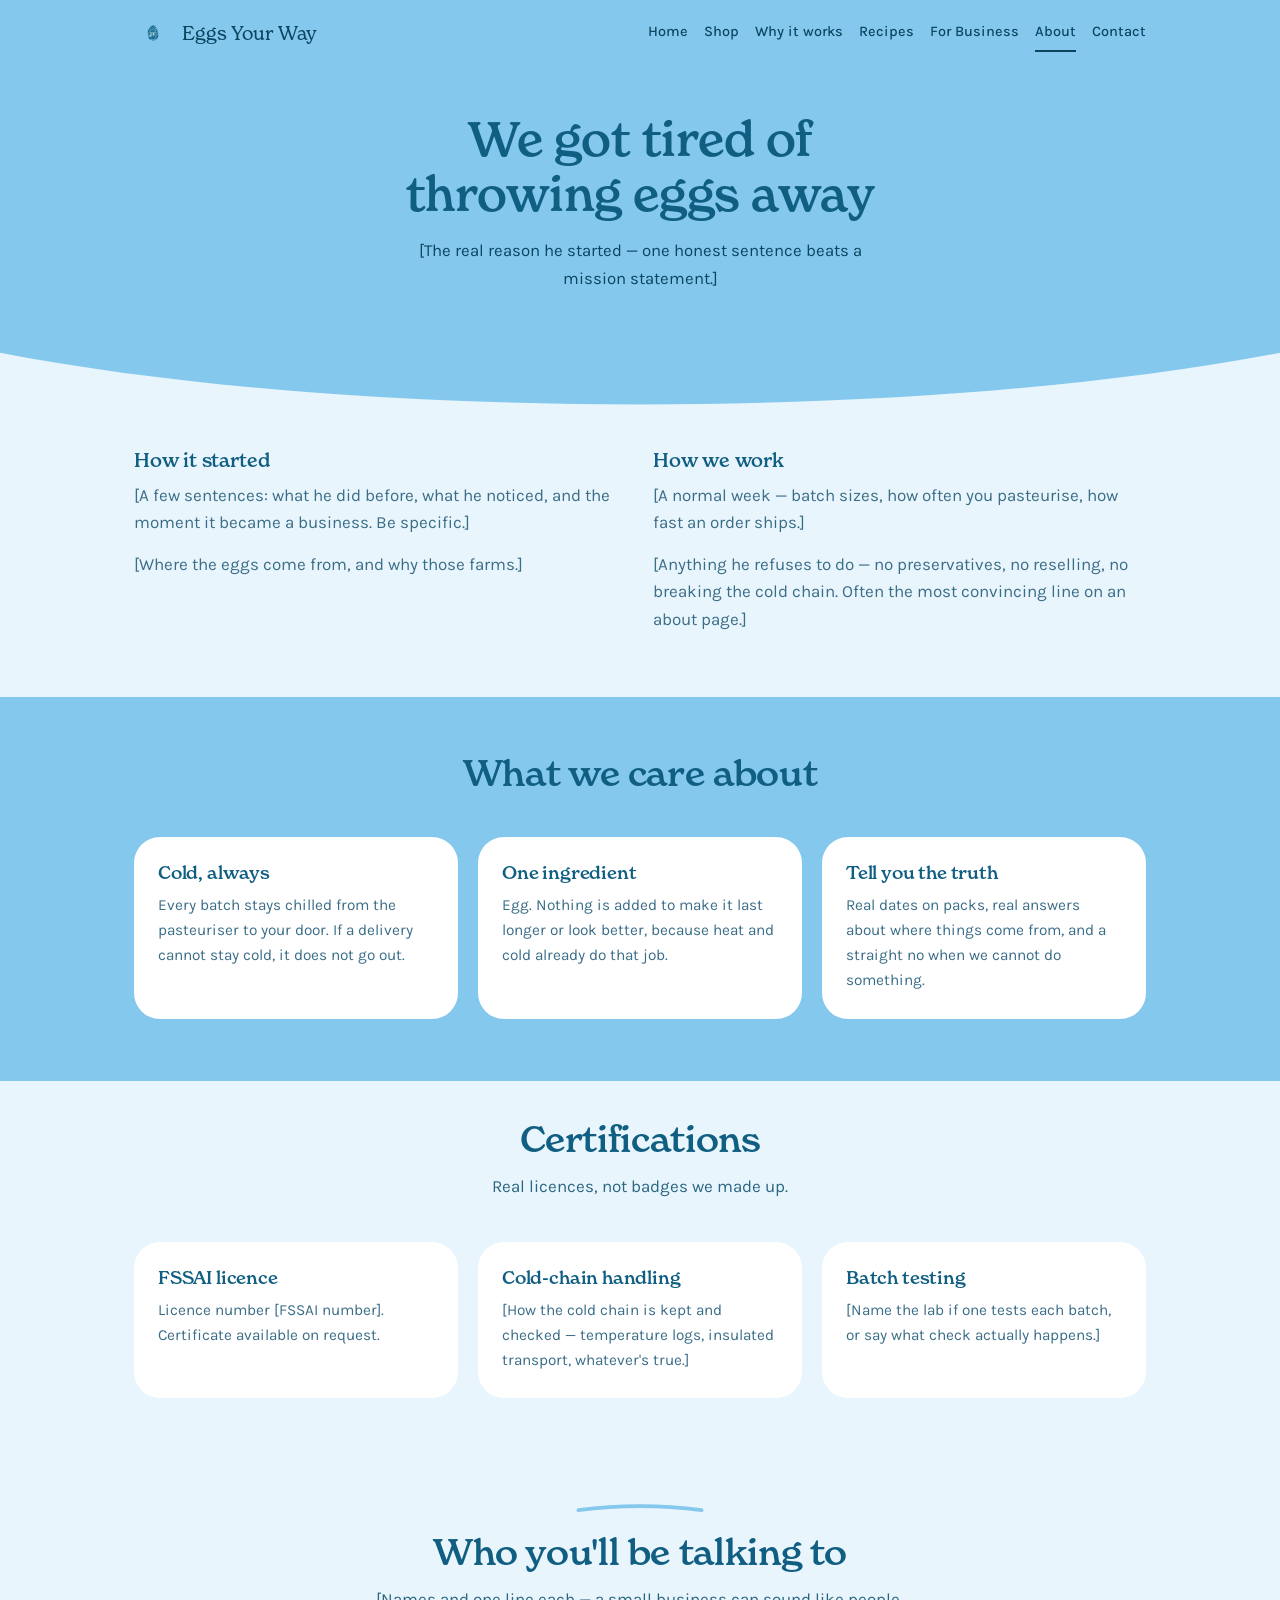
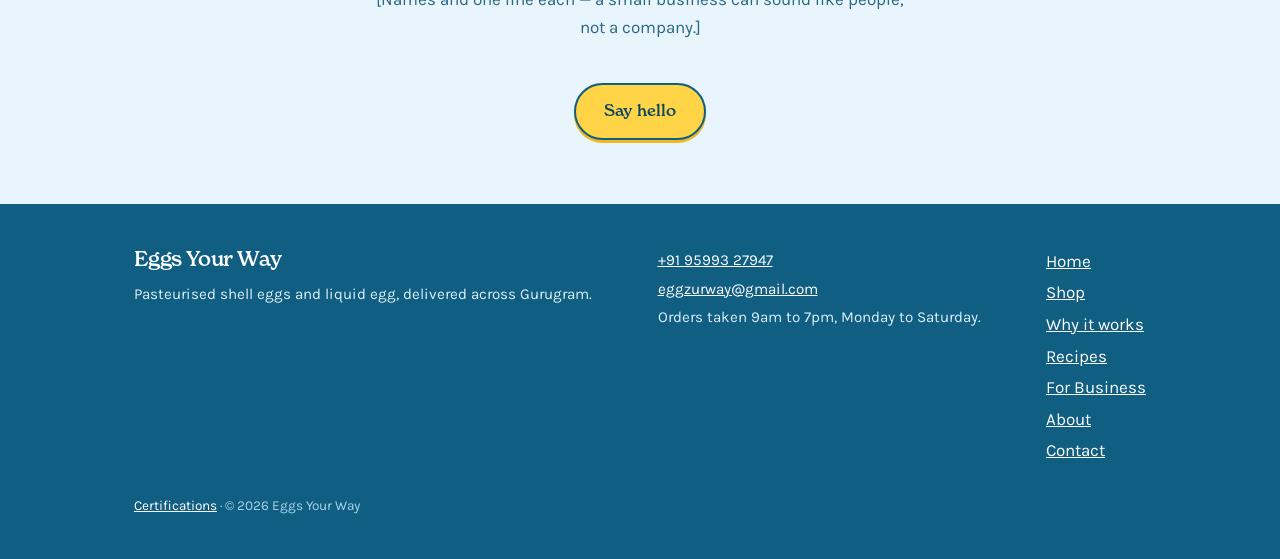
==== commit 2540915e: "Update logo to redesigned single-teal mark with yellow yolk Replaces the old sky-blue-baked-in logo." ====
--- a/about.html
+++ b/about.html
@@ -19,7 +19,7 @@
 <header class="bar">
   <div class="wrap bar-in">
     <a class="mark" href="index.html">
-      <img src="logo.png" alt="Eggs Your Way">
+      <img src="logo.svg" alt="Eggs Your Way">
       <span>Eggs Your Way</span>
     </a>
     <nav>
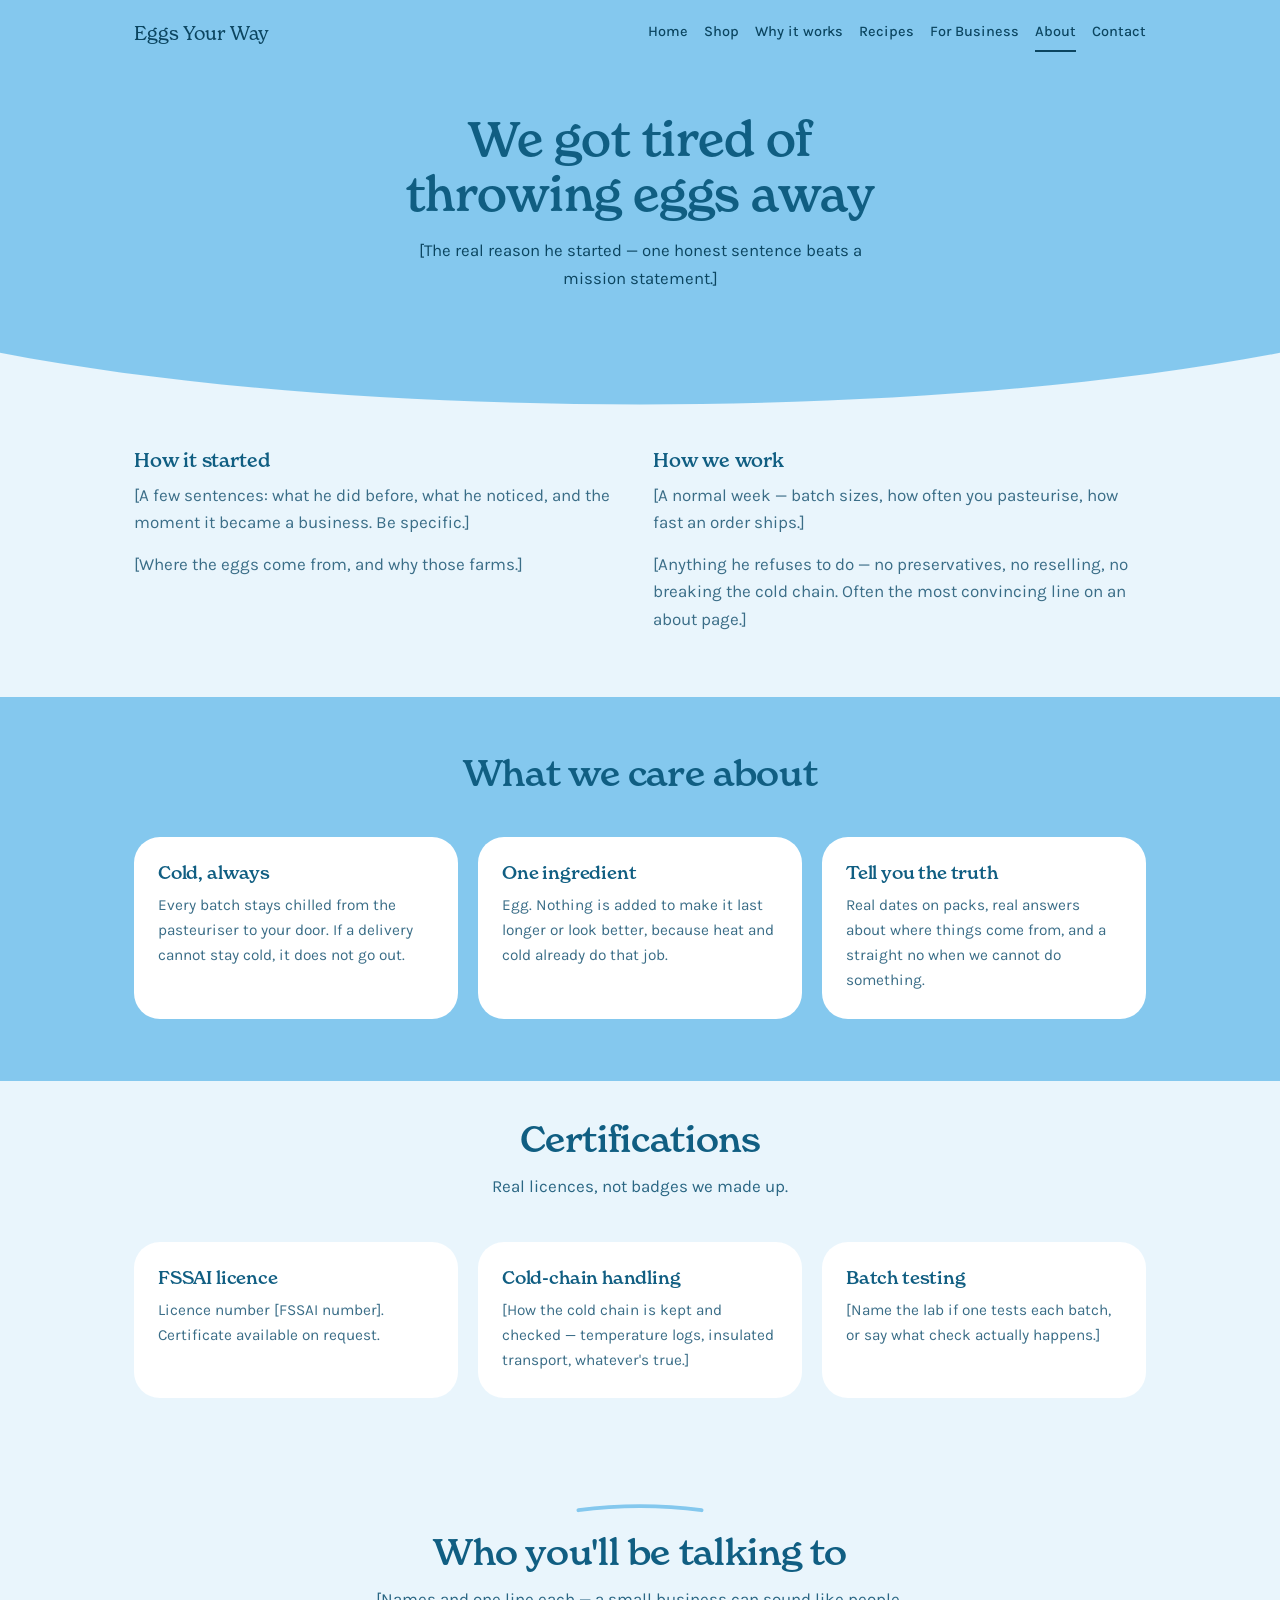
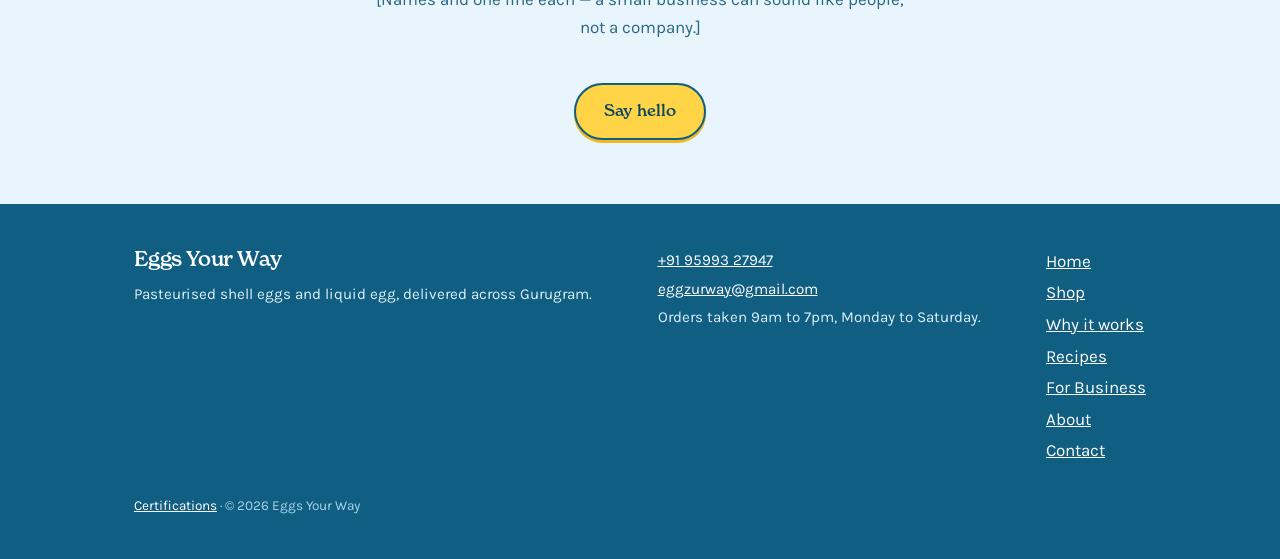
==== commit ef23135f: "Drop nav logo icon, enlarge and tighten the hero logo The nav egg lockup carries three lines of lett" ====
--- a/about.html
+++ b/about.html
@@ -19,7 +19,6 @@
 <header class="bar">
   <div class="wrap bar-in">
     <a class="mark" href="index.html">
-      <img src="logo.svg" alt="Eggs Your Way">
       <span>Eggs Your Way</span>
     </a>
     <nav>
--- a/style.css
+++ b/style.css
@@ -50,7 +50,6 @@
 .bar{position:sticky;top:0;z-index:20;background:var(--sky);}
 .bar-in{display:flex;align-items:center;gap:20px;height:66px;}
 .mark{display:flex;align-items:center;gap:10px;text-decoration:none;margin-right:auto;}
-.mark img{width:38px;height:38px;object-fit:contain;}
 .mark span{font-family:var(--display);font-size:19px;color:var(--ink);}
 .bar nav{display:flex;gap:16px;align-items:center;overflow-x:auto;scrollbar-width:none;}
 .bar nav::-webkit-scrollbar{display:none;}
@@ -62,7 +61,6 @@
 .bar nav a[aria-current="page"]{border-bottom-color:var(--ink);}
 @media (max-width:900px){
   .bar-in{height:60px;gap:12px;}
-  .mark span{display:none;}
   .bar nav{gap:13px;}
   .bar nav a{font-size:14px;}
 }
@@ -73,8 +71,8 @@
 @media (max-width:640px){.curve{height:48px;}}
 
 /* home hero */
-.hero{padding:28px 0 0;}
-.hero-logo{width:min(300px,62vw);margin:0 auto 22px;animation:settle .7s cubic-bezier(.2,.9,.3,1) both;}
+.hero{padding:14px 0 0;}
+.hero-logo{height:clamp(240px,38vh,340px);width:auto;margin:0 auto 11px;animation:settle .7s cubic-bezier(.2,.9,.3,1) both;}
 .hero h1{font-size:clamp(2.1rem,6.2vw,3.5rem);color:var(--teal);max-width:15ch;margin:0 auto;
   animation:rise .7s .18s cubic-bezier(.2,.9,.3,1) both;}
 .hero-cta{display:flex;gap:14px;justify-content:center;flex-wrap:wrap;margin:30px 0 0;
